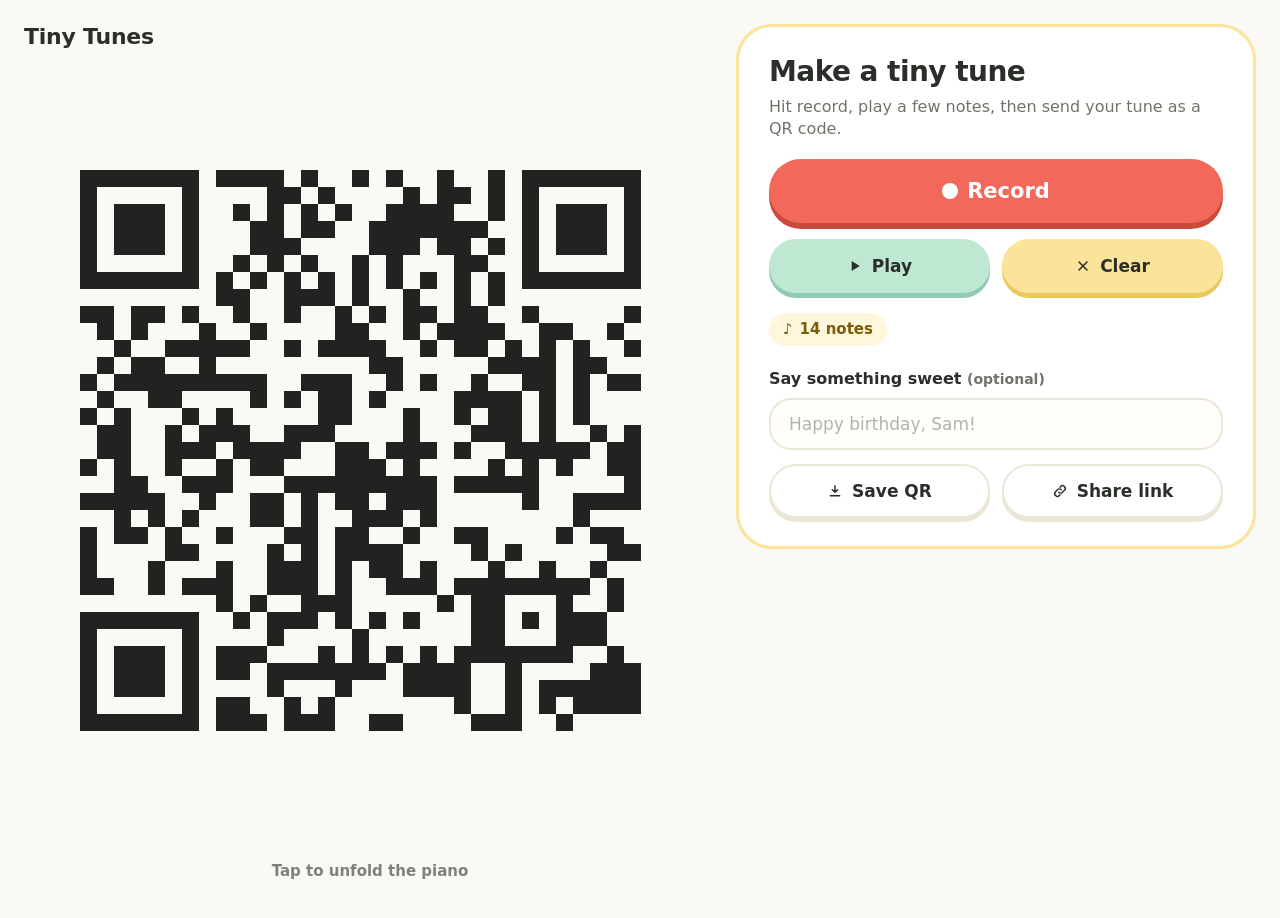
==== src/index.html @ 4df245fd "first commit" ====
<!doctype html><html lang="en"><head><meta charset="utf-8"><meta name="viewport" content="width=device-width,initial-scale=1"><title>Tiny Tunes</title><meta name="description" content="Play a few notes, and send them as a QR code that unfolds into a little piano."><link rel="icon" href="data:image/svg+xml,%3Csvg xmlns='http://www.w3.org/2000/svg' viewBox='0 0 32 32'%3E%3Crect width='32' height='32' rx='7' fill='%23242622'/%3E%3Crect x='6' y='8' width='4' height='16' rx='1' fill='%23fffdf4'/%3E%3Crect x='11' y='8' width='4' height='16' rx='1' fill='%23fffdf4'/%3E%3Crect x='16' y='8' width='4' height='16' rx='1' fill='%23fffdf4'/%3E%3Crect x='21' y='8' width='4' height='16' rx='1' fill='%23fffdf4'/%3E%3Crect x='9' y='8' width='3' height='9' fill='%23c98a1b'/%3E%3Crect x='19' y='8' width='3' height='9' fill='%23c98a1b'/%3E%3C/svg%3E"><link rel="stylesheet" href="style.css"></head><body>
<header class="brand">Tiny Tunes</header>
<main><canvas id="scene" role="button" tabindex="0" aria-label="Turn the QR code into a playable piano"></canvas></main>
<p id="note" class="note" aria-live="polite"></p>
<aside id="menu" aria-label="Make a tiny tune">
<h1>Make a tiny tune</h1>
<p class="lede">Hit record, play a few notes, then send your tune as a QR code.</p>
<button id="rec" class="big" type="button" aria-pressed="false"><i class="dot" aria-hidden="true"></i><span>Record</span></button>
<div class="pair">
<button id="playbtn" class="mint" type="button"><svg viewBox="0 0 24 24" width="16" height="16" fill="currentColor" aria-hidden="true"><path d="M7 4.5v15l12-7.5z"/></svg><span>Play</span></button>
<button id="clear" class="butter" type="button"><svg viewBox="0 0 24 24" width="16" height="16" fill="none" stroke="currentColor" stroke-width="2.4" stroke-linecap="round" aria-hidden="true"><path d="M6 6l12 12M18 6L6 18"/></svg><span>Clear</span></button>
</div>
<p class="chip"><span aria-hidden="true">&#9834;</span> <span id="count">No notes yet</span></p>
<form class="field">
<label for="msg">Say something sweet <em>(optional)</em></label><input id="msg" type="text" maxlength="80" autocomplete="off" placeholder="Happy birthday, Sam!">
<small id="error" role="alert" hidden></small>
<div class="pair send">
<button type="button" id="save" class="ghost"><svg viewBox="0 0 24 24" width="16" height="16" fill="none" stroke="currentColor" stroke-width="2.2" stroke-linecap="round" stroke-linejoin="round" aria-hidden="true"><path d="M12 4v10m0 0l-4-4m4 4l4-4M5 19h14"/></svg><span>Save QR</span></button>
<button type="button" id="share" class="ghost"><svg viewBox="0 0 24 24" width="16" height="16" fill="none" stroke="currentColor" stroke-width="2.2" stroke-linecap="round" stroke-linejoin="round" aria-hidden="true"><path d="M10 14a4 4 0 005.7 0l3-3a4 4 0 00-5.7-5.7l-1 1M14 10a4 4 0 00-5.7 0l-3 3a4 4 0 005.7 5.7l1-1"/></svg><span>Share link</span></button>
</div></form></aside>
<p id="hint" class="hint">Tap to unfold the piano</p><p id="announce" class="sr" aria-live="polite"></p><script src="qr.js"></script><script src="grand.js"></script></body></html>
---- src/style.css ----
*{box-sizing:border-box}
:root{--ink:#2b2f2a;--soft:#6f7468;--cream:#faf9f6;--coral:#f2685a;--coral-d:#c94a3d;--mint:#bfe8d2;--mint-d:#8fcbb0;--butter:#fbe39a;--butter-d:#e8c75f;--line:#ece6d6;--font:ui-rounded,'SF Pro Rounded','Nunito','Segoe UI Variable Display',system-ui,sans-serif}
html,body,main{margin:0;width:100%;height:100%;overflow:hidden}
body{background:var(--cream);color:var(--ink);font:17px/1.4 var(--font)}
main{display:grid;place-items:center}
canvas{width:min(100vw,100dvh,1120px);height:min(100vw,100dvh,1120px);display:block;touch-action:none;cursor:pointer;outline:none;-webkit-tap-highlight-color:transparent;user-select:none;-webkit-user-select:none}
canvas:focus-visible,button:focus-visible,input:focus-visible{outline:3px solid #536758;outline-offset:3px}
canvas.pointer-focus:focus-visible{outline:none}
.brand{position:fixed;left:max(24px,env(safe-area-inset-left));top:max(26px,calc(env(safe-area-inset-top) + 10px));font:800 22px/1 var(--font);letter-spacing:-.01em;pointer-events:none}

/* ---- the bubbly menu ---- */
#menu{position:fixed;z-index:2;right:max(24px,env(safe-area-inset-right));top:max(24px,env(safe-area-inset-top));width:min(520px,calc(100vw - 32px));max-height:calc(100dvh - 48px);overflow:auto;padding:30px 30px 28px;background:#fff;border:3px solid var(--butter);border-radius:36px}
#menu h1{margin:0;font:800 28px/1.1 var(--font);letter-spacing:-.02em}
.lede{margin:8px 0 18px;color:var(--soft);font-size:16px}
#menu button{font:700 17px var(--font);cursor:pointer;display:inline-flex;align-items:center;justify-content:center;gap:9px;border:0;color:var(--ink);transition:transform .12s,box-shadow .12s,background .15s}
#menu button:disabled{cursor:default;opacity:.45}
.big{width:100%;min-height:64px;border-radius:999px;background:var(--coral);color:#fff!important;font-size:21px!important;box-shadow:0 6px 0 var(--coral-d)}
.big:hover:not(:disabled){transform:translateY(-2px);box-shadow:0 8px 0 var(--coral-d)}
.big:active:not(:disabled){transform:translateY(5px);box-shadow:0 1px 0 var(--coral-d)}
.dot{width:16px;height:16px;border-radius:50%;background:#fff}
.recording .big{background:#d9402f;animation:wobble 1.2s ease-in-out infinite}
.recording .dot{border-radius:5px;animation:pulse 1.1s ease-in-out infinite}
.pair{display:flex;gap:12px;margin-top:16px}
.pair button{flex:1;min-height:54px;border-radius:999px}
.mint{background:var(--mint);box-shadow:0 5px 0 var(--mint-d)}
.butter{background:var(--butter);box-shadow:0 5px 0 var(--butter-d)}
.mint:hover:not(:disabled),.butter:hover:not(:disabled){transform:translateY(-2px)}
.mint:active:not(:disabled){transform:translateY(4px);box-shadow:0 1px 0 var(--mint-d)}
.butter:active:not(:disabled){transform:translateY(4px);box-shadow:0 1px 0 var(--butter-d)}
.chip{display:inline-flex;gap:7px;align-items:center;margin:20px 0 4px;padding:6px 14px;background:#fff7dc;border-radius:999px;font-weight:700;font-size:15px;color:#7a5c0b}
.field{display:block;margin-top:18px}
.field>span,.field label{display:block;margin-bottom:8px;font-weight:800;font-size:16px}
.field em{font-style:normal;font-weight:600;color:var(--soft);font-size:14px}
input{width:100%;padding:14px 18px;border:2px solid var(--line);border-radius:22px;background:#fffefb;color:var(--ink);font:600 17px var(--font);transition:border-color .15s,box-shadow .15s}
input::placeholder{color:#b1b4a8;font-weight:500}
input:focus{outline:none;border-color:var(--butter-d);box-shadow:0 0 0 5px #fbe39a66}
#error{display:block;margin-top:10px;color:#b23b27;font-weight:600;font-size:14px}
.send{margin-top:14px}
.ghost{background:#fff!important;border:2px solid var(--line)!important;box-shadow:0 4px 0 var(--line)}
.ghost:hover{transform:translateY(-2px);border-color:var(--butter-d)!important}
.ghost:active{transform:translateY(3px);box-shadow:0 1px 0 var(--line)}
@keyframes pulse{50%{opacity:.4}}
@keyframes wobble{50%{transform:scale(1.015)}}

/* ---- message card + hint ---- */
.note{position:fixed;left:50%;top:max(76px,calc(env(safe-area-inset-top) + 60px));transform:translate(-50%,-6px);width:min(86vw,520px);margin:0;text-align:center;font:italic 24px/1.35 Georgia,'Times New Roman',serif;color:#39433a;opacity:0;pointer-events:none;transition:opacity .6s .3s,transform .6s .3s;overflow-wrap:anywhere}
.note.show{opacity:1;transform:translate(-50%,0)}
.hint{position:fixed;bottom:max(18px,env(safe-area-inset-bottom));left:20px;right:20px;text-align:center;font-size:15px;font-weight:600;color:#7d8277;pointer-events:none;margin:0}
.sr{position:absolute;width:1px;height:1px;overflow:hidden;clip-path:inset(50%)}
@media (prefers-reduced-motion:reduce){.recording .big,.recording .dot{animation:none}.note{transition:none}#menu button{transition:none}}

/* Wide screens: centred when there is room; otherwise it slides left (and, if it must, shrinks)
   just enough that the whole piano and QR stay clear of the menu. 0.88 is the piano's width
   as a share of the canvas, plus a little breathing room. */
@media (min-width:900px){
 :root{--menu:clamp(380px,42vw,520px);--res:calc(var(--menu) + 40px);
  --size:min(100vw,100dvh,1120px);
  --fit:min(var(--size),max(280px,calc((100vw - var(--res)) / .88)));
  --pr:max(0px,calc(2 * var(--res) + .88 * var(--fit) - 100vw))}
 #menu{width:var(--menu)}
 main{padding-right:var(--pr);grid-template-columns:minmax(0,1fr)}
 canvas{width:var(--fit);height:var(--fit)}
 .note{left:calc(50% - var(--pr) / 2)}
 .hint{right:var(--pr)}
}
/* Phones and small tablets: the menu is a bubbly sheet at the bottom. */
@media (max-width:899px){
 #menu{top:auto;bottom:max(12px,env(safe-area-inset-bottom));left:12px;right:12px;width:auto;transform:none;padding:18px 16px 16px;border-radius:30px;max-height:58dvh}
 #menu h1,.lede{position:absolute;width:1px;height:1px;overflow:hidden;clip-path:inset(50%)}
 #menu{padding:14px 14px 14px}
 .big{min-height:54px}
 .pair{margin-top:10px;gap:10px}
 .pair button{min-height:46px}
 .send{margin-top:10px}
 .chip{margin:10px 0 0}
 .field{margin-top:10px}
 .field label{margin-bottom:6px}
  input{padding:11px 16px}
 main{place-items:start center;padding-top:60px}
 .hint{top:max(54px,calc(env(safe-area-inset-top) + 40px));bottom:auto}
 .note{top:max(88px,calc(env(safe-area-inset-top) + 72px))}
}
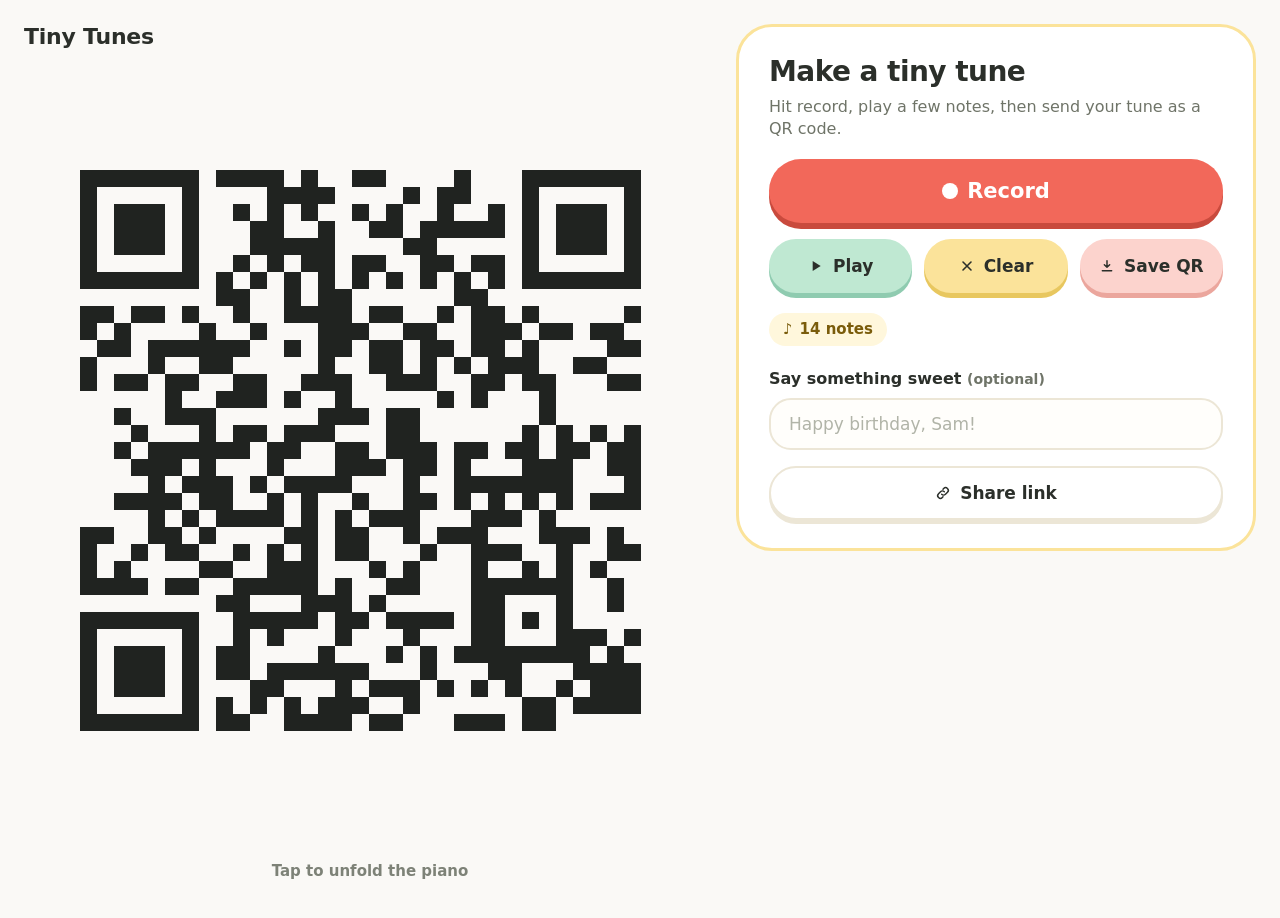
==== commit 0ee86c4b: "Make Tiny Tunes ready for public use - Point QR codes at the live site address - Add Save QR next to" ====
--- a/src/index.html
+++ b/src/index.html
@@ -1,21 +1,24 @@
-<!doctype html><html lang="en"><head><meta charset="utf-8"><meta name="viewport" content="width=device-width,initial-scale=1"><title>Tiny Tunes</title><meta name="description" content="Play a few notes, and send them as a QR code that unfolds into a little piano."><link rel="icon" href="data:image/svg+xml,%3Csvg xmlns='http://www.w3.org/2000/svg' viewBox='0 0 32 32'%3E%3Crect width='32' height='32' rx='7' fill='%23242622'/%3E%3Crect x='6' y='8' width='4' height='16' rx='1' fill='%23fffdf4'/%3E%3Crect x='11' y='8' width='4' height='16' rx='1' fill='%23fffdf4'/%3E%3Crect x='16' y='8' width='4' height='16' rx='1' fill='%23fffdf4'/%3E%3Crect x='21' y='8' width='4' height='16' rx='1' fill='%23fffdf4'/%3E%3Crect x='9' y='8' width='3' height='9' fill='%23c98a1b'/%3E%3Crect x='19' y='8' width='3' height='9' fill='%23c98a1b'/%3E%3C/svg%3E"><link rel="stylesheet" href="style.css"></head><body>
+<!doctype html><html lang="en"><head><meta charset="utf-8"><meta name="viewport" content="width=device-width,initial-scale=1"><title>Tiny Tunes</title><meta name="description" content="Play a few notes, and send them as a QR code that unfolds into a little piano."><meta name="theme-color" content="#faf9f6"><meta property="og:type" content="website"><meta property="og:title" content="Tiny Tunes"><meta property="og:description" content="Play a few notes, and send them as a QR code that unfolds into a little piano."><meta property="og:url" content="https://zaichrista.github.io/Pocket-Grand/"><meta property="og:image" content="https://zaichrista.github.io/Pocket-Grand/og.png"><meta property="og:image:width" content="1200"><meta property="og:image:height" content="630"><meta name="twitter:card" content="summary_large_image"><meta name="twitter:title" content="Tiny Tunes"><meta name="twitter:description" content="Play a few notes, and send them as a QR code that unfolds into a little piano."><meta name="twitter:image" content="https://zaichrista.github.io/Pocket-Grand/og.png"><link rel="icon" href="data:image/svg+xml,%3Csvg xmlns='http://www.w3.org/2000/svg' viewBox='0 0 32 32'%3E%3Crect width='32' height='32' rx='7' fill='%23242622'/%3E%3Crect x='6' y='8' width='4' height='16' rx='1' fill='%23fffdf4'/%3E%3Crect x='11' y='8' width='4' height='16' rx='1' fill='%23fffdf4'/%3E%3Crect x='16' y='8' width='4' height='16' rx='1' fill='%23fffdf4'/%3E%3Crect x='21' y='8' width='4' height='16' rx='1' fill='%23fffdf4'/%3E%3Crect x='9' y='8' width='3' height='9' fill='%23c98a1b'/%3E%3Crect x='19' y='8' width='3' height='9' fill='%23c98a1b'/%3E%3C/svg%3E"><link rel="stylesheet" href="style.css"></head><body>
 <header class="brand">Tiny Tunes</header>
 <main><canvas id="scene" role="button" tabindex="0" aria-label="Turn the QR code into a playable piano"></canvas></main>
+<noscript><p style="position:fixed;inset:40% 20px auto;text-align:center;font:600 18px system-ui">Tiny Tunes needs JavaScript to play piano and make QR codes.</p></noscript>
 <p id="note" class="note" aria-live="polite"></p>
 <aside id="menu" aria-label="Make a tiny tune">
 <h1>Make a tiny tune</h1>
-<p class="lede">Hit record, play a few notes, then send your tune as a QR code.</p>
+<p id="lede" class="lede">Hit record, play a few notes, then send your tune as a QR code.</p>
 <button id="rec" class="big" type="button" aria-pressed="false"><i class="dot" aria-hidden="true"></i><span>Record</span></button>
 <div class="pair">
 <button id="playbtn" class="mint" type="button"><svg viewBox="0 0 24 24" width="16" height="16" fill="currentColor" aria-hidden="true"><path d="M7 4.5v15l12-7.5z"/></svg><span>Play</span></button>
 <button id="clear" class="butter" type="button"><svg viewBox="0 0 24 24" width="16" height="16" fill="none" stroke="currentColor" stroke-width="2.4" stroke-linecap="round" aria-hidden="true"><path d="M6 6l12 12M18 6L6 18"/></svg><span>Clear</span></button>
+<button type="button" id="save" class="blush"><svg viewBox="0 0 24 24" width="16" height="16" fill="none" stroke="currentColor" stroke-width="2.2" stroke-linecap="round" stroke-linejoin="round" aria-hidden="true"><path d="M12 4v10m0 0l-4-4m4 4l4-4M5 19h14"/></svg><span>Save QR</span></button>
 </div>
 <p class="chip"><span aria-hidden="true">&#9834;</span> <span id="count">No notes yet</span></p>
 <form class="field">
 <label for="msg">Say something sweet <em>(optional)</em></label><input id="msg" type="text" maxlength="80" autocomplete="off" placeholder="Happy birthday, Sam!">
 <small id="error" role="alert" hidden></small>
-<div class="pair send">
-<button type="button" id="save" class="ghost"><svg viewBox="0 0 24 24" width="16" height="16" fill="none" stroke="currentColor" stroke-width="2.2" stroke-linecap="round" stroke-linejoin="round" aria-hidden="true"><path d="M12 4v10m0 0l-4-4m4 4l4-4M5 19h14"/></svg><span>Save QR</span></button>
+<div id="where" hidden><label for="home">Page address <em>(where you published this)</em></label><input id="home" type="url" inputmode="url" autocomplete="off" placeholder="https://you.github.io/tiny-tunes/"><small id="homeerr" role="alert" hidden></small></div>
+<div class="send">
+
 <button type="button" id="share" class="ghost"><svg viewBox="0 0 24 24" width="16" height="16" fill="none" stroke="currentColor" stroke-width="2.2" stroke-linecap="round" stroke-linejoin="round" aria-hidden="true"><path d="M10 14a4 4 0 005.7 0l3-3a4 4 0 00-5.7-5.7l-1 1M14 10a4 4 0 00-5.7 0l-3 3a4 4 0 005.7 5.7l1-1"/></svg><span>Share link</span></button>
 </div></form></aside>
 <p id="hint" class="hint">Tap to unfold the piano</p><p id="announce" class="sr" aria-live="polite"></p><script src="qr.js"></script><script src="grand.js"></script></body></html>
--- a/src/style.css
+++ b/src/style.css
@@ -24,7 +24,9 @@
 .pair button{flex:1;min-height:54px;border-radius:999px}
 .mint{background:var(--mint);box-shadow:0 5px 0 var(--mint-d)}
 .butter{background:var(--butter);box-shadow:0 5px 0 var(--butter-d)}
-.mint:hover:not(:disabled),.butter:hover:not(:disabled){transform:translateY(-2px)}
+.blush{background:#fcd3cd;box-shadow:0 5px 0 #eba69d}
+.blush:active:not(:disabled){transform:translateY(4px);box-shadow:0 1px 0 #eba69d}
+.mint:hover:not(:disabled),.butter:hover:not(:disabled),.blush:hover:not(:disabled){transform:translateY(-2px)}
 .mint:active:not(:disabled){transform:translateY(4px);box-shadow:0 1px 0 var(--mint-d)}
 .butter:active:not(:disabled){transform:translateY(4px);box-shadow:0 1px 0 var(--butter-d)}
 .chip{display:inline-flex;gap:7px;align-items:center;margin:20px 0 4px;padding:6px 14px;background:#fff7dc;border-radius:999px;font-weight:700;font-size:15px;color:#7a5c0b}
@@ -34,8 +36,9 @@
 input{width:100%;padding:14px 18px;border:2px solid var(--line);border-radius:22px;background:#fffefb;color:var(--ink);font:600 17px var(--font);transition:border-color .15s,box-shadow .15s}
 input::placeholder{color:#b1b4a8;font-weight:500}
 input:focus{outline:none;border-color:var(--butter-d);box-shadow:0 0 0 5px #fbe39a66}
-#error{display:block;margin-top:10px;color:#b23b27;font-weight:600;font-size:14px}
-.send{margin-top:14px}
+#error,#homeerr{display:block;margin-top:10px;color:#b23b27;font-weight:600;font-size:14px}
+.send{margin-top:16px}.send button{width:100%;min-height:54px;border-radius:999px}
+#where{margin-top:14px}#where label{display:block;margin-bottom:8px;font-weight:800;font-size:16px}#where[hidden],#error[hidden],#homeerr[hidden]{display:none}
 .ghost{background:#fff!important;border:2px solid var(--line)!important;box-shadow:0 4px 0 var(--line)}
 .ghost:hover{transform:translateY(-2px);border-color:var(--butter-d)!important}
 .ghost:active{transform:translateY(3px);box-shadow:0 1px 0 var(--line)}
@@ -69,7 +72,7 @@
  #menu h1,.lede{position:absolute;width:1px;height:1px;overflow:hidden;clip-path:inset(50%)}
  #menu{padding:14px 14px 14px}
  .big{min-height:54px}
- .pair{margin-top:10px;gap:10px}
+ .pair{margin-top:10px;gap:8px}
  .pair button{min-height:46px}
  .send{margin-top:10px}
  .chip{margin:10px 0 0}
@@ -77,6 +80,6 @@
  .field label{margin-bottom:6px}
   input{padding:11px 16px}
  main{place-items:start center;padding-top:60px}
- .hint{top:max(54px,calc(env(safe-area-inset-top) + 40px));bottom:auto}
- .note{top:max(88px,calc(env(safe-area-inset-top) + 72px))}
+ .hint{top:max(54px,calc(env(safe-area-inset-top) + 40px));bottom:auto;font-size:14px}
+ .note{top:max(78px,calc(env(safe-area-inset-top) + 62px));font-size:17px;line-height:1.25;text-shadow:0 0 5px var(--cream),0 0 10px var(--cream),0 0 14px var(--cream)}
 }
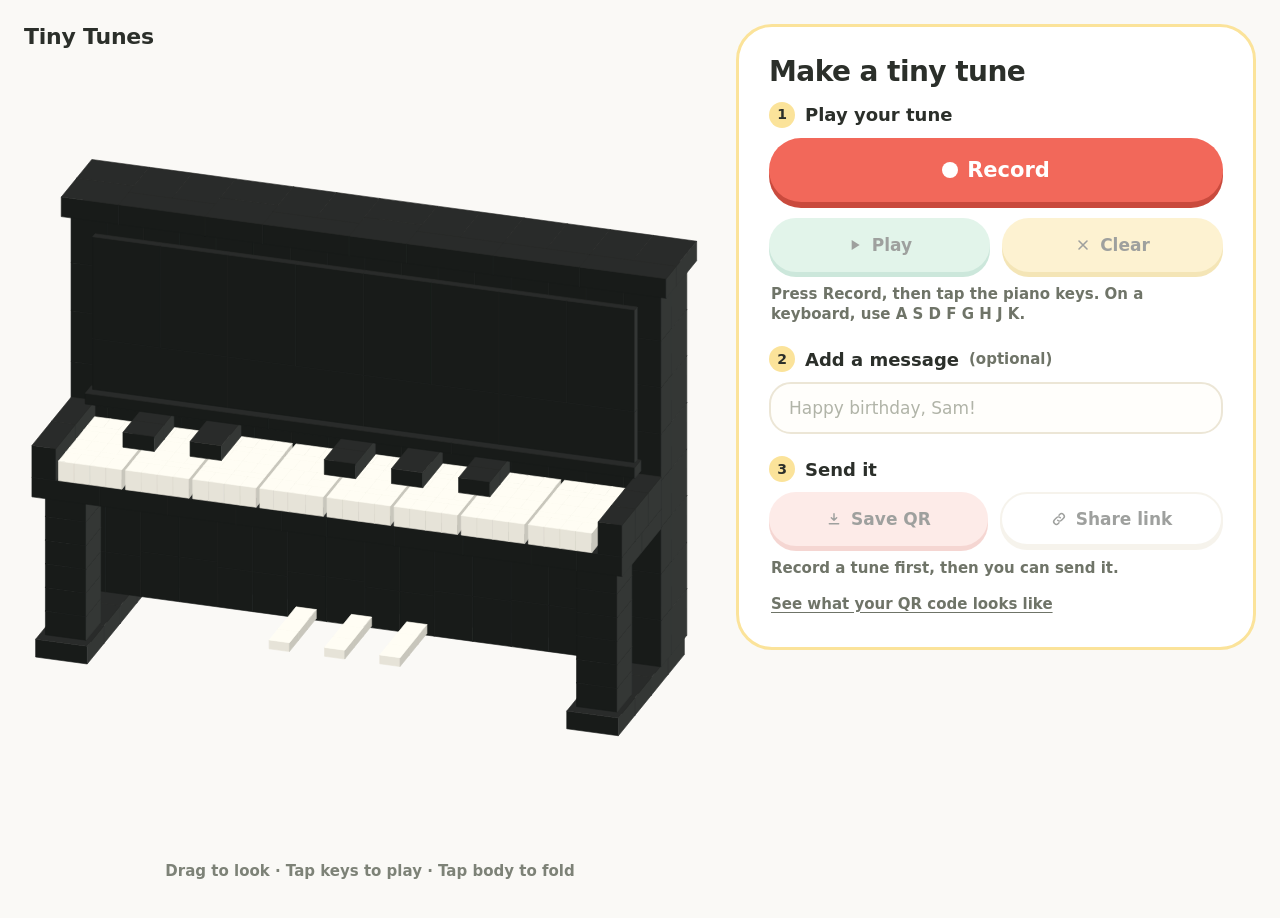
==== commit 72705fdc: "Simplify the flow and fix sound - Numbered steps (play, message, send) with a status line saying wha" ====
--- a/src/index.html
+++ b/src/index.html
@@ -4,21 +4,26 @@
 <noscript><p style="position:fixed;inset:40% 20px auto;text-align:center;font:600 18px system-ui">Tiny Tunes needs JavaScript to play piano and make QR codes.</p></noscript>
 <p id="note" class="note" aria-live="polite"></p>
 <aside id="menu" aria-label="Make a tiny tune">
+<section class="composer">
 <h1>Make a tiny tune</h1>
-<p id="lede" class="lede">Hit record, play a few notes, then send your tune as a QR code.</p>
+<ol class="steps">
+<li><h2><b>1</b> Play your tune</h2>
 <button id="rec" class="big" type="button" aria-pressed="false"><i class="dot" aria-hidden="true"></i><span>Record</span></button>
-<div class="pair">
-<button id="playbtn" class="mint" type="button"><svg viewBox="0 0 24 24" width="16" height="16" fill="currentColor" aria-hidden="true"><path d="M7 4.5v15l12-7.5z"/></svg><span>Play</span></button>
-<button id="clear" class="butter" type="button"><svg viewBox="0 0 24 24" width="16" height="16" fill="none" stroke="currentColor" stroke-width="2.4" stroke-linecap="round" aria-hidden="true"><path d="M6 6l12 12M18 6L6 18"/></svg><span>Clear</span></button>
-<button type="button" id="save" class="blush"><svg viewBox="0 0 24 24" width="16" height="16" fill="none" stroke="currentColor" stroke-width="2.2" stroke-linecap="round" stroke-linejoin="round" aria-hidden="true"><path d="M12 4v10m0 0l-4-4m4 4l4-4M5 19h14"/></svg><span>Save QR</span></button>
-</div>
-<p class="chip"><span aria-hidden="true">&#9834;</span> <span id="count">No notes yet</span></p>
-<form class="field">
-<label for="msg">Say something sweet <em>(optional)</em></label><input id="msg" type="text" maxlength="80" autocomplete="off" placeholder="Happy birthday, Sam!">
-<small id="error" role="alert" hidden></small>
-<div id="where" hidden><label for="home">Page address <em>(where you published this)</em></label><input id="home" type="url" inputmode="url" autocomplete="off" placeholder="https://you.github.io/tiny-tunes/"><small id="homeerr" role="alert" hidden></small></div>
-<div class="send">
-
-<button type="button" id="share" class="ghost"><svg viewBox="0 0 24 24" width="16" height="16" fill="none" stroke="currentColor" stroke-width="2.2" stroke-linecap="round" stroke-linejoin="round" aria-hidden="true"><path d="M10 14a4 4 0 005.7 0l3-3a4 4 0 00-5.7-5.7l-1 1M14 10a4 4 0 00-5.7 0l-3 3a4 4 0 005.7 5.7l1-1"/></svg><span>Share link</span></button>
-</div></form></aside>
-<p id="hint" class="hint">Tap to unfold the piano</p><p id="announce" class="sr" aria-live="polite"></p><script src="qr.js"></script><script src="grand.js"></script></body></html>
+<div class="pair"><button id="playbtn" class="mint" type="button"><svg viewBox="0 0 24 24" width="16" height="16" fill="currentColor" aria-hidden="true"><path d="M7 4.5v15l12-7.5z"/></svg><span>Play</span></button><button id="clear" class="butter" type="button"><svg viewBox="0 0 24 24" width="16" height="16" fill="none" stroke="currentColor" stroke-width="2.4" stroke-linecap="round" aria-hidden="true"><path d="M6 6l12 12M18 6L6 18"/></svg><span>Clear</span></button></div>
+<p id="status" class="status" aria-live="polite"></p></li>
+<li><h2><b>2</b> Add a message <em>(optional)</em></h2>
+<form class="field"><label class="sr" for="msg">Message</label><input id="msg" type="text" maxlength="80" autocomplete="off" placeholder="Happy birthday, Sam!"><small id="error" role="alert" hidden></small><div id="where" hidden><label for="home">Page address <em>(where you published this)</em></label><input id="home" type="url" inputmode="url" autocomplete="off" placeholder="https://you.github.io/tiny-tunes/"><small id="homeerr" role="alert" hidden></small></div></form></li>
+<li><h2><b>3</b> Send it</h2>
+<div class="pair"><button type="button" id="save" class="blush"><svg viewBox="0 0 24 24" width="16" height="16" fill="none" stroke="currentColor" stroke-width="2.2" stroke-linecap="round" stroke-linejoin="round" aria-hidden="true"><path d="M12 4v10m0 0l-4-4m4 4l4-4M5 19h14"/></svg><span>Save QR</span></button><button type="button" id="share" class="ghost"><svg viewBox="0 0 24 24" width="16" height="16" fill="none" stroke="currentColor" stroke-width="2.2" stroke-linecap="round" stroke-linejoin="round" aria-hidden="true"><path d="M10 14a4 4 0 005.7 0l3-3a4 4 0 00-5.7-5.7l-1 1M14 10a4 4 0 00-5.7 0l-3 3a4 4 0 005.7 5.7l1-1"/></svg><span>Share link</span></button></div>
+<p id="sendnote" class="status"></p>
+<button type="button" id="fold" class="link"></button></li>
+</ol>
+</section>
+<section class="receiver">
+<h1>You got a tiny tune</h1>
+<p id="gotmsg" class="got"></p>
+<button id="open" class="big" type="button"><svg viewBox="0 0 24 24" width="20" height="20" fill="currentColor" aria-hidden="true"><path d="M7 4.5v15l12-7.5z"/></svg><span>Open &amp; play</span></button>
+<button id="mine" class="ghost" type="button"><span>Make your own</span></button>
+</section>
+</aside>
+<p id="hint" class="hint"></p><p id="announce" class="sr" aria-live="polite"></p><script src="qr.js"></script><script src="grand.js"></script></body></html>
--- a/src/style.css
+++ b/src/style.css
@@ -10,7 +10,17 @@
 
 /* ---- the bubbly menu ---- */
 #menu{position:fixed;z-index:2;right:max(24px,env(safe-area-inset-right));top:max(24px,env(safe-area-inset-top));width:min(520px,calc(100vw - 32px));max-height:calc(100dvh - 48px);overflow:auto;padding:30px 30px 28px;background:#fff;border:3px solid var(--butter);border-radius:36px}
-#menu h1{margin:0;font:800 28px/1.1 var(--font);letter-spacing:-.02em}
+#menu h1{margin:0 0 14px;font:800 28px/1.1 var(--font);letter-spacing:-.02em}
+.steps{list-style:none;margin:0;padding:0}.steps li{margin:0 0 22px}.steps li:last-child{margin-bottom:0}
+.steps h2{display:flex;align-items:center;gap:10px;margin:0 0 10px;font:800 18px/1.2 var(--font)}
+.steps h2 em{font-style:normal;font-weight:600;color:var(--soft);font-size:15px}
+.steps h2 b{flex:none;display:grid;place-items:center;width:26px;height:26px;border-radius:50%;background:var(--butter);font-size:14px}
+.status{margin:12px 2px 0;font-size:15px;line-height:1.35;color:var(--soft);font-weight:600}
+#menu .link{margin-top:10px;background:none;padding:6px 2px;font-size:15px;color:var(--soft);text-decoration:underline;text-underline-offset:3px;box-shadow:none}
+#menu .link:disabled{opacity:.4}
+.steps h2+.pair{margin-top:0}.receiver{display:none}.received .receiver{display:block}.received .composer{display:none}
+.got{margin:0 0 18px;font:italic 22px/1.35 Georgia,'Times New Roman',serif;color:#39433a;overflow-wrap:anywhere}
+.receiver .ghost{width:100%;margin-top:14px;min-height:54px;border-radius:999px}
 .lede{margin:8px 0 18px;color:var(--soft);font-size:16px}
 #menu button{font:700 17px var(--font);cursor:pointer;display:inline-flex;align-items:center;justify-content:center;gap:9px;border:0;color:var(--ink);transition:transform .12s,box-shadow .12s,background .15s}
 #menu button:disabled{cursor:default;opacity:.45}
@@ -30,14 +40,14 @@
 .mint:active:not(:disabled){transform:translateY(4px);box-shadow:0 1px 0 var(--mint-d)}
 .butter:active:not(:disabled){transform:translateY(4px);box-shadow:0 1px 0 var(--butter-d)}
 .chip{display:inline-flex;gap:7px;align-items:center;margin:20px 0 4px;padding:6px 14px;background:#fff7dc;border-radius:999px;font-weight:700;font-size:15px;color:#7a5c0b}
-.field{display:block;margin-top:18px}
+.field{display:block}
 .field>span,.field label{display:block;margin-bottom:8px;font-weight:800;font-size:16px}
 .field em{font-style:normal;font-weight:600;color:var(--soft);font-size:14px}
 input{width:100%;padding:14px 18px;border:2px solid var(--line);border-radius:22px;background:#fffefb;color:var(--ink);font:600 17px var(--font);transition:border-color .15s,box-shadow .15s}
 input::placeholder{color:#b1b4a8;font-weight:500}
 input:focus{outline:none;border-color:var(--butter-d);box-shadow:0 0 0 5px #fbe39a66}
 #error,#homeerr{display:block;margin-top:10px;color:#b23b27;font-weight:600;font-size:14px}
-.send{margin-top:16px}.send button{width:100%;min-height:54px;border-radius:999px}
+.steps .field{margin:0}
 #where{margin-top:14px}#where label{display:block;margin-bottom:8px;font-weight:800;font-size:16px}#where[hidden],#error[hidden],#homeerr[hidden]{display:none}
 .ghost{background:#fff!important;border:2px solid var(--line)!important;box-shadow:0 4px 0 var(--line)}
 .ghost:hover{transform:translateY(-2px);border-color:var(--butter-d)!important}
@@ -69,7 +79,7 @@
 /* Phones and small tablets: the menu is a bubbly sheet at the bottom. */
 @media (max-width:899px){
  #menu{top:auto;bottom:max(12px,env(safe-area-inset-bottom));left:12px;right:12px;width:auto;transform:none;padding:18px 16px 16px;border-radius:30px;max-height:58dvh}
- #menu h1,.lede{position:absolute;width:1px;height:1px;overflow:hidden;clip-path:inset(50%)}
+ .composer h1{display:none}.steps li{margin-bottom:12px}.steps h2{font-size:15px;margin-bottom:7px}.steps h2 b{width:22px;height:22px;font-size:12px}.status{margin-top:8px;font-size:13.5px}.received h1{font-size:22px;margin-bottom:8px}.got{font-size:19px;margin-bottom:12px}
  #menu{padding:14px 14px 14px}
  .big{min-height:54px}
  .pair{margin-top:10px;gap:8px}
